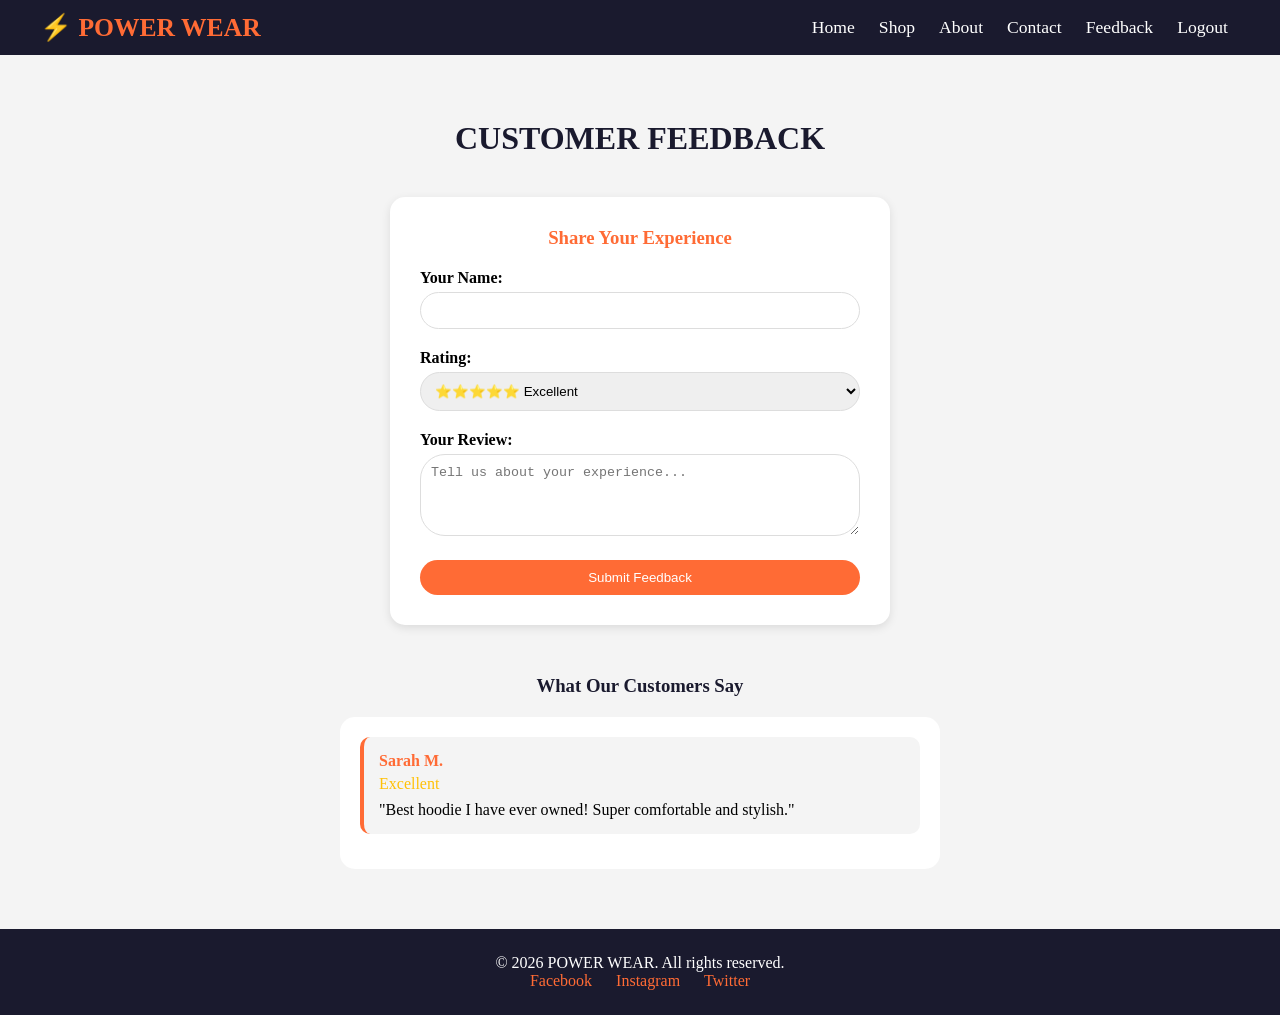
==== feedback.html @ c38c2810 "Add files via upload" ====
<!DOCTYPE html>
<html lang="en">
<head>
    <meta charset="UTF-8">
    <meta name="viewport" content="width=device-width, initial-scale=1.0">
    <title>Feedback - Power Wear</title>
    <link rel="stylesheet" href="styles.css">
</head>
<body>
    <header>
        <div class="logo">
            <h1>⚡ POWER WEAR</h1>
        </div>
        <nav>
            <ul>
                <li><a href="customer-dashboard.html#home">Home</a></li>
                <li><a href="customer-dashboard.html#shop">Shop</a></li>
                <li><a href="customer-dashboard.html#about">About</a></li>
                <li><a href="customer-dashboard.html#contact">Contact</a></li>
                <li><a href="feedback.html">Feedback</a></li>
                <li><a href="index.html">Logout</a></li>
            </ul>
        </nav>
    </header>

    <!-- Feedback Section -->
    <section id="feedback" class="feedback-page">
        <h2>CUSTOMER FEEDBACK</h2>
        
        <div class="feedback-form-container">
            <h3>Share Your Experience</h3>
            <form id="feedbackForm">
                <label for="fb-name">Your Name:</label>
                <input type="text" id="fb-name" required>
                
                <label for="rating">Rating:</label>
                <select id="rating">
                    <option value="5">⭐⭐⭐⭐⭐ Excellent</option>
                    <option value="4">⭐⭐⭐⭐ Good</option>
                    <option value="3">⭐⭐⭐ Average</option>
                    <option value="2">⭐⭐ Poor</option>
                    <option value="1">⭐ Terrible</option>
                </select>
                
                <label for="fb-message">Your Review:</label>
                <textarea id="fb-message" rows="4" required placeholder="Tell us about your experience..."></textarea>
                
                <button type="submit">Submit Feedback</button>
            </form>
        </div>
        
        <div class="feedback-list-container">
            <h3>What Our Customers Say</h3>
            <div id="feedbackList" class="feedback-list">
                <!-- Feedback will load from localStorage -->
            </div>
        </div>
    </section>

    <footer>
        <p>&copy; 2026 POWER WEAR. All rights reserved.</p>
        <div class="social-icons">
            <a href="#">Facebook</a>
            <a href="#">Instagram</a>
            <a href="#">Twitter</a>
        </div>
    </footer>

    <script src="script.js"></script>
</body>
</html>
---- styles.css ----
/* Reset default styles */
* {
    margin: 0;
    padding: 0;
    box-sizing: border-box;
}

body {
    font-family: 'Times New Roman', Times, serif;
    background-color: #f4f4f4;
}

/* Header */
header {
    background-color: #1a1a2e;
    color: white;
    position: fixed;
    width: 100%;
    top: 0;
    padding: 12px 40px;
    display: flex;
    justify-content: space-between;
    align-items: center;
    z-index: 100;
}

header .logo h1 {
    font-size: 1.6rem;
    color: #ff6b35;
}

header nav ul {
    list-style: none;
    display: flex;
}

header nav ul li {
    margin: 0 12px;
}

header nav ul li a {
    color: white;
    text-decoration: none;
    font-size: 1.1rem;
}

header nav ul li a:hover {
    color: #ff6b35;
    text-decoration: underline;
}

/* Login */
.login-container {
    min-height: 100vh;
    display: flex;
    align-items: center;
    justify-content: center;
    background: url('background.jpg') no-repeat center center/cover;
    padding-top: 80px;
}

.login-box {
    background: white;
    padding: 50px;
    border-radius: 15px;
    text-align: center;
    width: 400px;
    box-shadow: 0 10px 30px rgba(0,0,0,0.2);
}

.login-box h2 {
    color: #ff6b35;
    font-size: 2rem;
    margin-bottom: 10px;
}

.login-box p {
    margin-bottom: 20px;
    color: #666;
}

.login-box input {
    width: 100%;
    padding: 12px;
    margin-bottom: 20px;
    border: 1px solid #ddd;
    border-radius: 25px;
}

.login-box button {
    background-color: #ff6b35;
    color: white;
    padding: 12px 30px;
    border: none;
    border-radius: 25px;
    font-size: 1rem;
    cursor: pointer;
    width: 100%;
}

.login-box button:hover {
    background-color: #e85d2c;
}

/* Customer */
.banner-customer {
    background: url('background.jpg') no-repeat center center/cover;
    color: rgb(0, 0, 0);
    text-align: center;
    padding: 280px 20px;
    margin-top: 60px;
}

.banner-customer h2 {
    font-size: 3rem;
    margin-bottom: 20px;
}

.banner-customer p {
    font-size: 1.2rem;
    margin-bottom: 30px;
}

.cta-btn {
    background-color: white;
    color: #ff6b35;
    padding: 12px 30px;
    font-size: 1.1rem;
    text-decoration: none;
    border-radius: 30px;
    font-weight: bold;
}

.cta-btn:hover {
    background-color: #1a1a2e;
    color: white;
}

/* Shop */
.shop {
    padding: 60px 40px;
    background-color: #f4f4f4;
}

.shop h2 {
    text-align: center;
    font-size: 2.2rem;
    color: #1a1a2e;
    margin-bottom: 40px;
}

.shop h6 {
    font-size: 1.8rem;
    color: #ff6b35;
    margin: 40px 0 20px 0;
    text-align: center;
}

.product-grid {
    display: flex;
    flex-wrap: wrap;
    justify-content: center;
    gap: 25px;
}

.product-card {
    width: 220px;
    background: white;
    padding: 15px;
    border-radius: 10px;
    text-align: center;
    box-shadow: 0 3px 10px rgba(0,0,0,0.1);
}

.product-img {
    width: 100%;
    height: 180px;
    object-fit: cover;
    border-radius: 8px;
    margin-bottom: 10px;
}

.product-card h3 {
    font-size: 1.1rem;
    margin: 10px 0;
}

.product-card p {
    color: #ff6b35;
    font-weight: bold;
    font-size: 1.2rem;
}

.buy-btn {
    background-color: #1a1a2e;
    color: white;
    padding: 8px 20px;
    border: none;
    border-radius: 25px;
    margin-top: 10px;
    cursor: pointer;
}

.buy-btn:hover {
    background-color: #ff6b35;
}

/* About */
.about {
    padding: 80px 40px;
    background-color: white;
    text-align: center;
}

.about h2 {
    color: #1a1a2e;
    font-size: 2rem;
    margin-bottom: 30px;
}

.about p {
    max-width: 800px;
    margin: 0 auto;
    line-height: 1.8;
    font-size: 1.1rem;
}

/* Contact */
.contact {
    padding: 80px 40px;
    background-color: #f4f4f4;
    text-align: center;
}

.contact h2 {
    font-size: 2rem;
    color: #1a1a2e;
    margin-bottom: 30px;
}

.contact form {
    max-width: 500px;
    margin: 0 auto 30px;
    text-align: left;
}

.contact label {
    display: block;
    margin-bottom: 5px;
    font-weight: bold;
}

.contact input,
.contact textarea {
    width: 100%;
    padding: 10px;
    margin-bottom: 20px;
    border: 1px solid #ddd;
    border-radius: 25px;
}

.contact button {
    background-color: #ff6b35;
    color: white;
    padding: 10px 25px;
    border: none;
    border-radius: 25px;
    cursor: pointer;
}

.contact-info {
    margin-top: 30px;
    padding: 20px;
    background: white;
    border-radius: 10px;
    max-width: 400px;
    margin-left: auto;
    margin-right: auto;
}

.contact-info p {
    margin: 8px 0;
}

/* Feedback */
.feedback-page {
    padding: 120px 40px 60px;
    background-color: #f4f4f4;
    min-height: 100vh;
}

.feedback-page h2 {
    text-align: center;
    font-size: 2rem;
    color: #1a1a2e;
    margin-bottom: 40px;
}

.feedback-form-container {
    max-width: 500px;
    margin: 0 auto 50px;
    background: white;
    padding: 30px;
    border-radius: 15px;
    box-shadow: 0 3px 10px rgba(0,0,0,0.1);
}

.feedback-form-container h3 {
    text-align: center;
    margin-bottom: 20px;
    color: #ff6b35;
}

.feedback-form-container label {
    display: block;
    margin-bottom: 5px;
    font-weight: bold;
}

.feedback-form-container input,
.feedback-form-container textarea,
.feedback-form-container select {
    width: 100%;
    padding: 10px;
    margin-bottom: 20px;
    border: 1px solid #ddd;
    border-radius: 25px;
}

.feedback-form-container button {
    background-color: #ff6b35;
    color: white;
    padding: 10px 25px;
    border: none;
    border-radius: 25px;
    cursor: pointer;
    width: 100%;
}

.feedback-list-container {
    max-width: 600px;
    margin: 0 auto;
}

.feedback-list-container h3 {
    text-align: center;
    margin-bottom: 20px;
    color: #1a1a2e;
}

.feedback-list {
    background: white;
    padding: 20px;
    border-radius: 15px;
}

.review-item {
    background: #f4f4f4;
    padding: 15px;
    margin-bottom: 15px;
    border-radius: 10px;
    border-left: 4px solid #ff6b35;
}

.review-item strong {
    color: #ff6b35;
    display: block;
    margin-bottom: 5px;
}

.review-item .rating {
    color: #ffc107;
    margin-bottom: 8px;
}

.delete-feedback {
    background-color: #dc3545;
    color: white;
    border: none;
    padding: 5px 12px;
    border-radius: 15px;
    cursor: pointer;
    margin-top: 10px;
}

.delete-feedback:hover {
    background-color: #c82333;
}

/* Admin Dashboard */
.admin-shop {
    padding: 100px 40px 60px;
    background-color: #f4f4f4;
}

.admin-shop h2 {
    text-align: center;
    font-size: 2rem;
    color: #1a1a2e;
    margin-bottom: 40px;
}

.admin-section {
    max-width: 900px;
    margin: 0 auto;
    background: white;
    padding: 30px;
    border-radius: 15px;
}

.add-product h3, .product-list h3 {
    color: #ff6b35;
    margin-bottom: 20px;
}

.add-product input, .add-product select {
    width: 100%;
    padding: 10px;
    margin-bottom: 15px;
    border: 1px solid #ddd;
    border-radius: 25px;
}

.add-product input[type="file"] {
    padding: 8px;
}

.add-product button {
    background-color: #ff6b35;
    color: white;
    padding: 10px 25px;
    border: none;
    border-radius: 25px;
    cursor: pointer;
    width: 100%;
}

.product-list {
    margin-top: 40px;
}

.admin-product-item {
    background: #f4f4f4;
    padding: 12px;
    margin-bottom: 10px;
    border-radius: 8px;
    display: flex;
    justify-content: space-between;
    align-items: center;
    flex-wrap: wrap;
    gap: 10px;
}

.admin-product-info {
    display: flex;
    align-items: center;
    gap: 15px;
    flex: 1;
}

.admin-product-img {
    width: 50px;
    height: 50px;
    object-fit: cover;
    border-radius: 5px;
}

.delete-btn {
    background-color: #dc3545;
    color: white;
    border: none;
    padding: 5px 12px;
    border-radius: 15px;
    cursor: pointer;
}

.delete-btn:hover {
    background-color: #c82333;
}

/* Footer */
footer {
    background-color: #1a1a2e;
    color: white;
    text-align: center;
    padding: 25px;
}

footer .social-icons a {
    margin: 0 10px;
    color: #ff6b35;
    text-decoration: none;
}

footer .social-icons a:hover {
    text-decoration: underline;
    color: white;
}

/* Responsive */
@media (max-width: 700px) {
    header .logo h1 {
        font-size: 1rem;
    }
    
    header nav ul li a {
        font-size: 0.8rem;
    }
    
    header {
        padding: 10px 15px;
    }
    
    .banner-customer {
        padding: 120px 15px;
    }
    
    .banner-customer h2 {
        font-size: 1.8rem;
    }
    
    .shop {
        padding: 40px 15px;
    }
    
    .product-card {
        width: 160px;
    }
    
    .product-img {
        height: 140px;
    }
    
    .about, .contact {
        padding: 50px 20px;
    }
    
    .login-box {
        width: 90%;
        padding: 30px;
    }
    
    .admin-shop {
        padding: 80px 15px 40px;
    }
    
    .feedback-page {
        padding: 100px 20px 40px;
    }
}
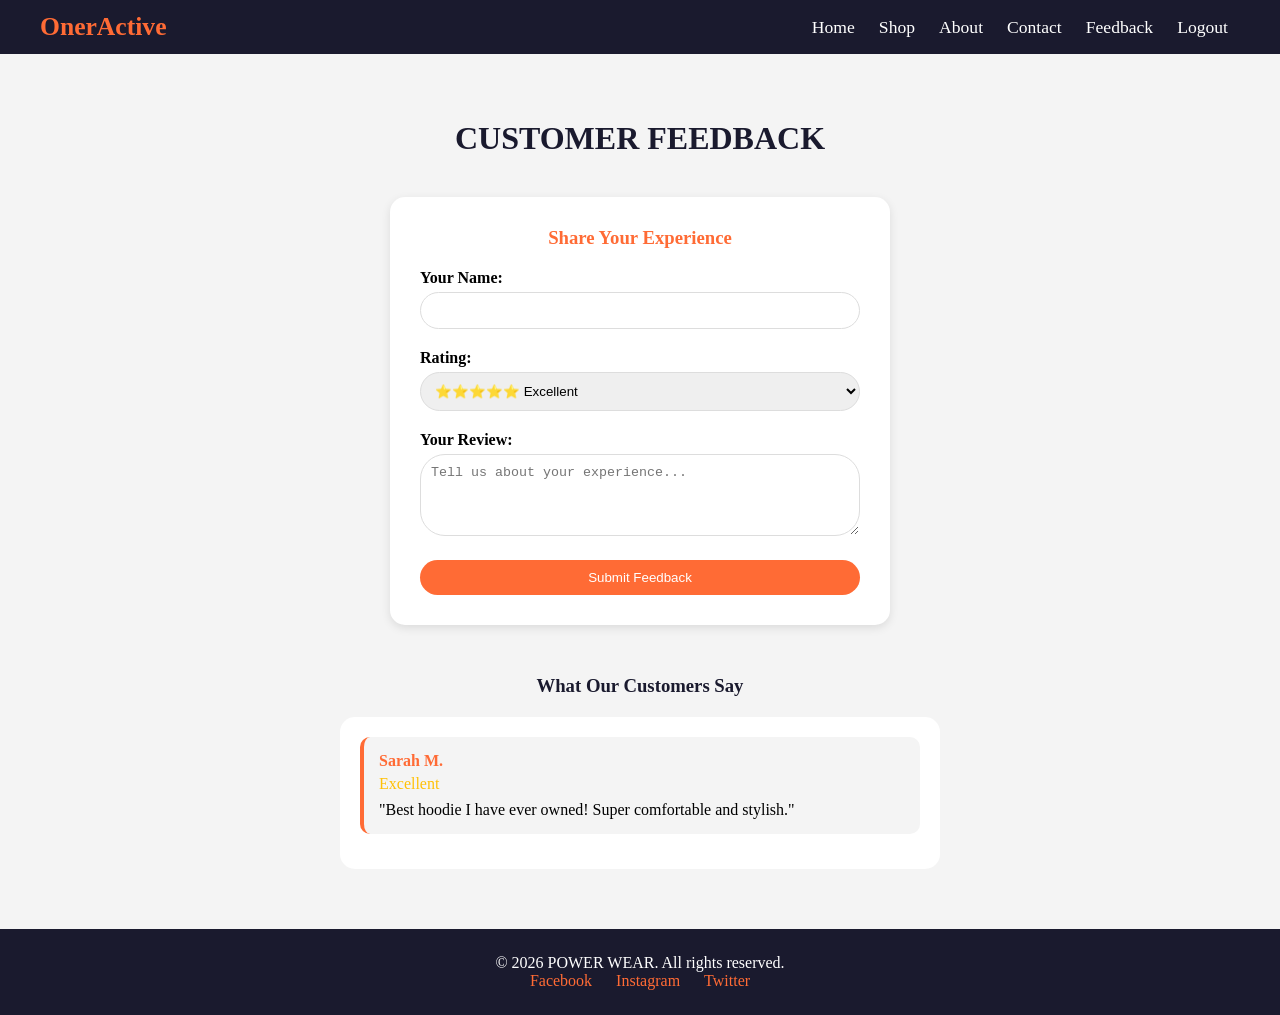
==== commit e6f1ed53: "Update header logo and maintain feedback form structure" ====
--- a/feedback.html
+++ b/feedback.html
@@ -9,7 +9,7 @@
 <body>
     <header>
         <div class="logo">
-            <h1>⚡ POWER WEAR</h1>
+            <h1>OnerActive</h1>
         </div>
         <nav>
             <ul>
@@ -68,4 +68,4 @@
 
     <script src="script.js"></script>
 </body>
-</html>+</html>
